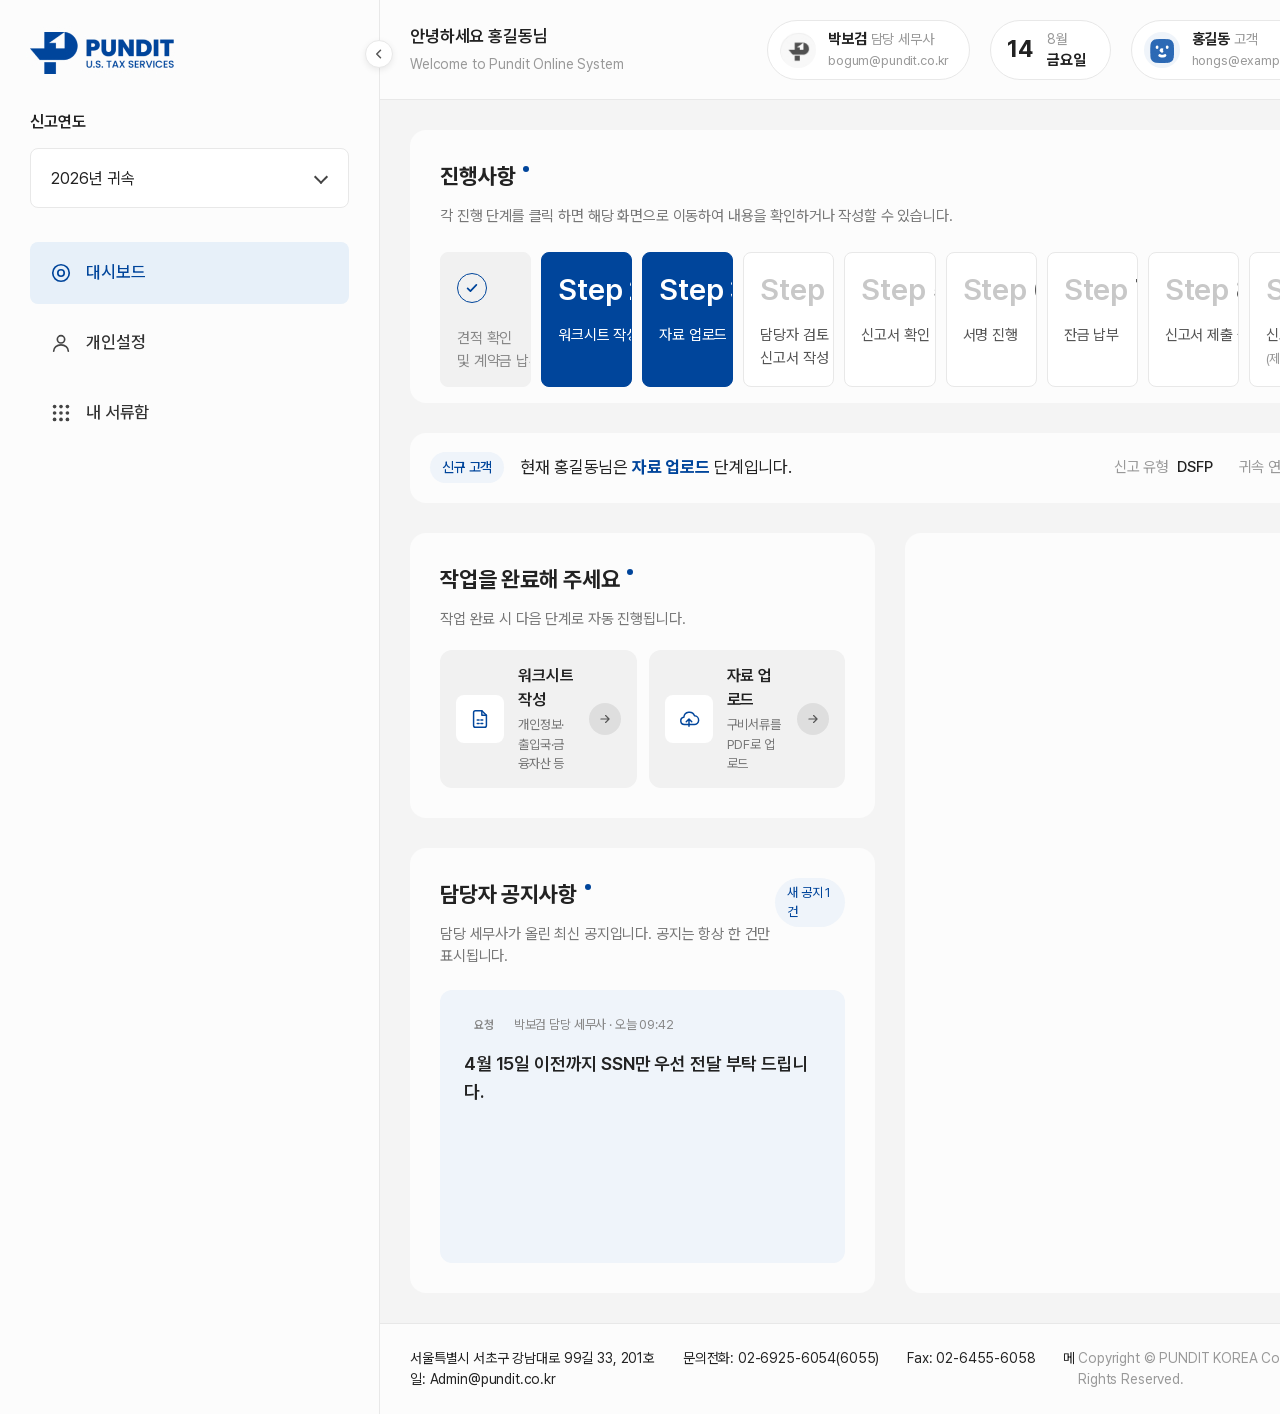
==== index.html @ 15385f8f "Mypundit review site" ====
<!DOCTYPE html><html lang="ko"><head>
<script>(function(){var K='mp-gate',P='pundit2026';try{if(localStorage.getItem(K)===P)return;}catch(e){}var p=prompt('Mypundit 검토 페이지입니다.
접속 비밀번호를 입력하세요.');if(p===P){try{localStorage.setItem(K,P);}catch(e){}}else{document.addEventListener('DOMContentLoaded',function(){document.body.innerHTML='<div style="font:16px/1.6 Pretendard,sans-serif;padding:60px 40px;color:#333"><b style="font-size:20px">접속 비밀번호가 맞지 않습니다.</b><br>새로고침(F5) 후 다시 입력해 주세요.</div>';});}})();</script><meta charset="utf-8"><meta http-equiv="refresh" content="0; url=m_002.html"><title>PUNDIT</title></head><body><a href="m_002.html">대시보드로 이동</a></body></html>
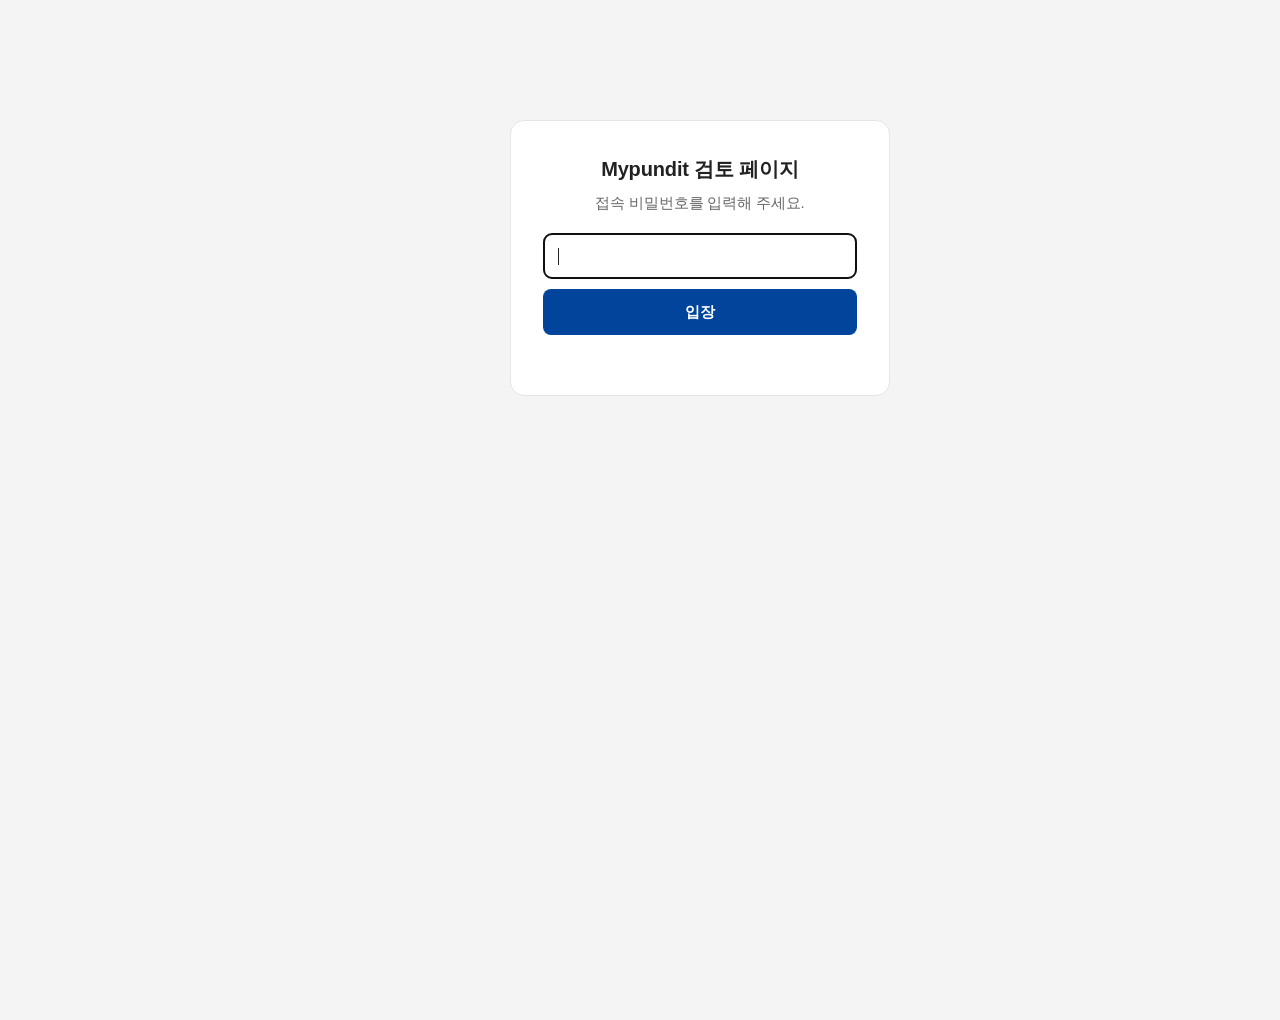
==== commit 3604d3a8: "update 2026-09-02 18:57" ====
--- a/index.html
+++ b/index.html
@@ -1,3 +1,2 @@
 <!DOCTYPE html><html lang="ko"><head>
-<script>(function(){var K='mp-gate',P='pundit2026';try{if(localStorage.getItem(K)===P)return;}catch(e){}var p=prompt('Mypundit 검토 페이지입니다.
-접속 비밀번호를 입력하세요.');if(p===P){try{localStorage.setItem(K,P);}catch(e){}}else{document.addEventListener('DOMContentLoaded',function(){document.body.innerHTML='<div style="font:16px/1.6 Pretendard,sans-serif;padding:60px 40px;color:#333"><b style="font-size:20px">접속 비밀번호가 맞지 않습니다.</b><br>새로고침(F5) 후 다시 입력해 주세요.</div>';});}})();</script><meta charset="utf-8"><meta http-equiv="refresh" content="0; url=m_002.html"><title>PUNDIT</title></head><body><a href="m_002.html">대시보드로 이동</a></body></html>
+<style id="mp-gate-css">html.mp-locked body>*:not(#mp-gate-ui){display:none!important}</style><script>(function(){var K='mp-gate',P='pundit2026',ok=false;try{ok=localStorage.getItem(K)===P;}catch(e){}if(ok)return;document.documentElement.classList.add('mp-locked');document.addEventListener('DOMContentLoaded',function(){var d=document.createElement('div');d.id='mp-gate-ui';d.innerHTML='<div style="max-width:380px;margin:120px auto;background:#fff;border:1px solid #e5e5e5;border-radius:14px;padding:32px;font:15px/1.6 Pretendard,sans-serif;color:#222;text-align:center"><b style="font-size:20px;display:block;margin-bottom:6px">Mypundit 검토 페이지</b><p style="color:#666;margin:0 0 18px">접속 비밀번호를 입력해 주세요.</p><input id="mp-gate-in" type="password" autocomplete="off" style="width:100%;height:46px;border:1px solid #ccc;border-radius:8px;padding:0 14px;font-size:16px;box-sizing:border-box"><button id="mp-gate-btn" type="button" style="width:100%;height:46px;margin-top:10px;background:#00459b;color:#fff;border:0;border-radius:8px;font-size:15px;font-weight:700;cursor:pointer">입장</button><p id="mp-gate-msg" style="color:#c8401a;font-size:13px;margin:10px 0 0;min-height:18px"></p></div>';document.body.appendChild(d);var i=document.getElementById('mp-gate-in');function go(){if(i.value===P){try{localStorage.setItem(K,P);}catch(e){}d.remove();document.documentElement.classList.remove('mp-locked');}else{document.getElementById('mp-gate-msg').textContent='비밀번호가 맞지 않습니다.';i.select();}}document.getElementById('mp-gate-btn').onclick=go;i.onkeydown=function(e){if(e.key==='Enter')go();};i.focus();});})();</script><meta charset="utf-8"><meta http-equiv="refresh" content="0; url=m_002.html"><title>PUNDIT</title></head><body><a href="m_002.html">대시보드로 이동</a></body></html>
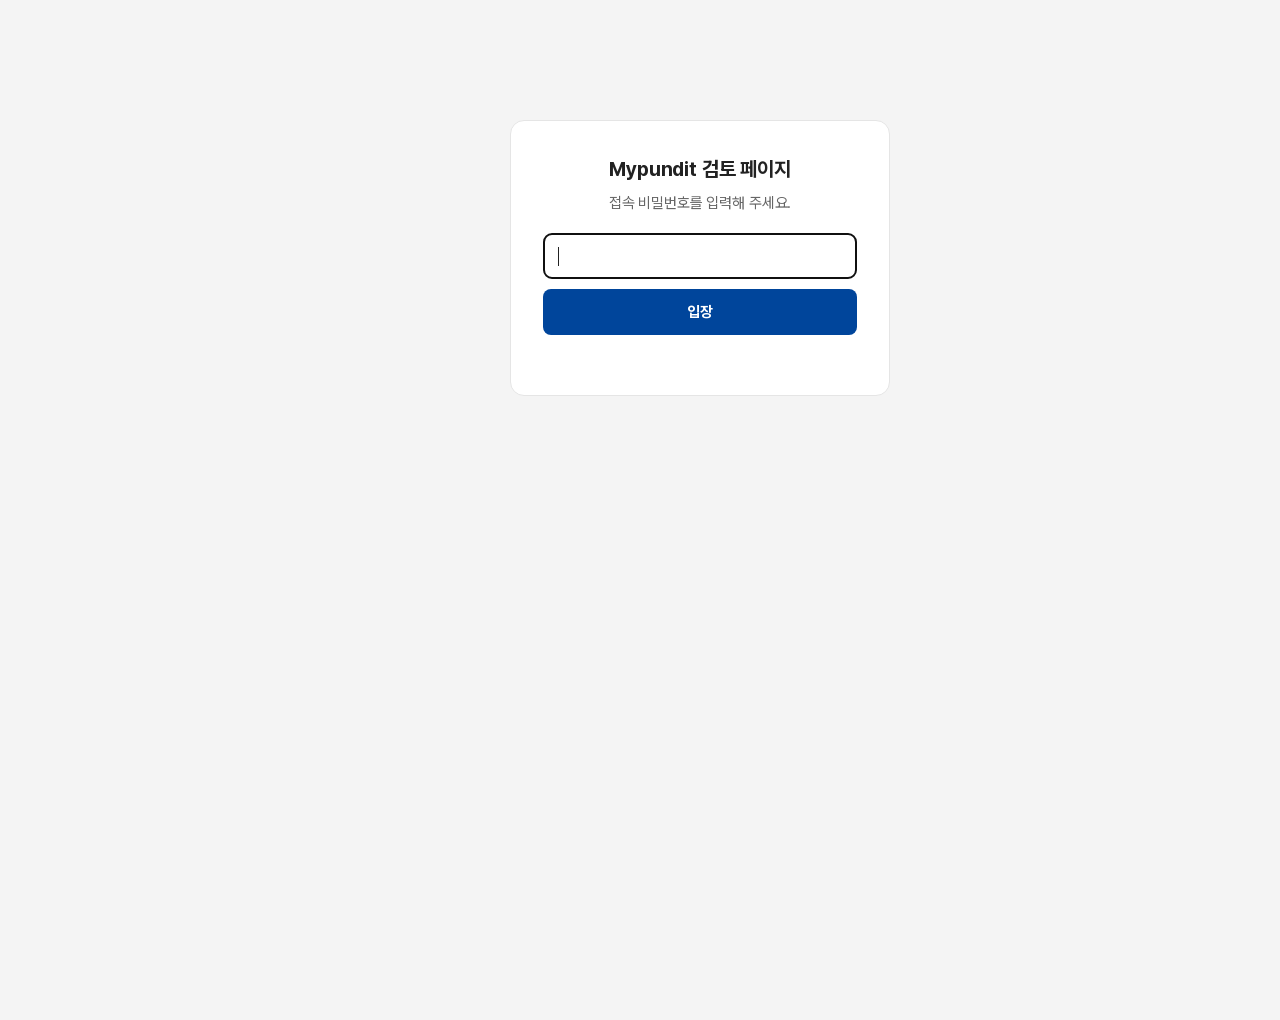
==== commit c76eb41e: "update 2026-09-03 11:44" ====
--- a/index.html
+++ b/index.html
@@ -1,2 +1,3 @@
 <!DOCTYPE html><html lang="ko"><head>
-<style id="mp-gate-css">html.mp-locked body>*:not(#mp-gate-ui){display:none!important}</style><script>(function(){var K='mp-gate',P='pundit2026',ok=false;try{ok=localStorage.getItem(K)===P;}catch(e){}if(ok)return;document.documentElement.classList.add('mp-locked');document.addEventListener('DOMContentLoaded',function(){var d=document.createElement('div');d.id='mp-gate-ui';d.innerHTML='<div style="max-width:380px;margin:120px auto;background:#fff;border:1px solid #e5e5e5;border-radius:14px;padding:32px;font:15px/1.6 Pretendard,sans-serif;color:#222;text-align:center"><b style="font-size:20px;display:block;margin-bottom:6px">Mypundit 검토 페이지</b><p style="color:#666;margin:0 0 18px">접속 비밀번호를 입력해 주세요.</p><input id="mp-gate-in" type="password" autocomplete="off" style="width:100%;height:46px;border:1px solid #ccc;border-radius:8px;padding:0 14px;font-size:16px;box-sizing:border-box"><button id="mp-gate-btn" type="button" style="width:100%;height:46px;margin-top:10px;background:#00459b;color:#fff;border:0;border-radius:8px;font-size:15px;font-weight:700;cursor:pointer">입장</button><p id="mp-gate-msg" style="color:#c8401a;font-size:13px;margin:10px 0 0;min-height:18px"></p></div>';document.body.appendChild(d);var i=document.getElementById('mp-gate-in');function go(){if(i.value===P){try{localStorage.setItem(K,P);}catch(e){}d.remove();document.documentElement.classList.remove('mp-locked');}else{document.getElementById('mp-gate-msg').textContent='비밀번호가 맞지 않습니다.';i.select();}}document.getElementById('mp-gate-btn').onclick=go;i.onkeydown=function(e){if(e.key==='Enter')go();};i.focus();});})();</script><meta charset="utf-8"><meta http-equiv="refresh" content="0; url=m_002.html"><title>PUNDIT</title></head><body><a href="m_002.html">대시보드로 이동</a></body></html>
+<style id="mp-gate-css">html.mp-locked body>*:not(#mp-gate-ui){display:none!important}</style><script>(function(){var K='mp-gate',P='pundit2026',ok=false;try{ok=localStorage.getItem(K)===P;}catch(e){}if(ok)return;document.documentElement.classList.add('mp-locked');document.addEventListener('DOMContentLoaded',function(){var d=document.createElement('div');d.id='mp-gate-ui';d.innerHTML='<div style="max-width:380px;margin:120px auto;background:#fff;border:1px solid #e5e5e5;border-radius:14px;padding:32px;font:15px/1.6 Pretendard,sans-serif;color:#222;text-align:center"><b style="font-size:20px;display:block;margin-bottom:6px">Mypundit 검토 페이지</b><p style="color:#666;margin:0 0 18px">접속 비밀번호를 입력해 주세요.</p><input id="mp-gate-in" type="password" autocomplete="off" style="width:100%;height:46px;border:1px solid #ccc;border-radius:8px;padding:0 14px;font-size:16px;box-sizing:border-box"><button id="mp-gate-btn" type="button" style="width:100%;height:46px;margin-top:10px;background:#00459b;color:#fff;border:0;border-radius:8px;font-size:15px;font-weight:700;cursor:pointer">입장</button><p id="mp-gate-msg" style="color:#c8401a;font-size:13px;margin:10px 0 0;min-height:18px"></p></div>';document.body.appendChild(d);var i=document.getElementById('mp-gate-in');function go(){if(i.value===P){try{localStorage.setItem(K,P);}catch(e){}d.remove();document.documentElement.classList.remove('mp-locked');}else{document.getElementById('mp-gate-msg').textContent='비밀번호가 맞지 않습니다.';i.select();}}document.getElementById('mp-gate-btn').onclick=go;i.onkeydown=function(e){if(e.key==='Enter')go();};i.focus();});})();</script><script>window.FB_CONFIG = {"sync": ""};</script><meta charset="utf-8"><meta http-equiv="refresh" content="0; url=m_002.html"><title>PUNDIT</title></head><body>
+<div id="rv-banner" style="position:sticky;top:0;z-index:9000;background:#00459b;color:#fff;font:13px/1.5 Pretendard,sans-serif;padding:8px 18px;display:flex;gap:14px;align-items:center;flex-wrap:wrap"><b>검토 방법</b><span>바꾸고 싶은 글자·버튼·입력칸·영역 위에서 <b>마우스 오른쪽 클릭</b> → 메모창이 뜹니다. 요청 내용을 적고 저장하면 그 자리에 번호 뱃지가 붙고 오른쪽 아래 <b>✎ 수정사항</b> 패널에 쌓입니다. 메모는 지금은 이 브라우저에만 저장되므로, 다 적으면 패널의 <b>📋 전체 복사</b>를 눌러 담당자에게 보내 주세요.</span><button onclick="this.parentNode.remove()" style="margin-left:auto;background:#fff;color:#00459b;border:0;border-radius:6px;padding:4px 10px;font-weight:600;cursor:pointer">닫기</button></div><a href="m_002.html">대시보드로 이동</a></body></html>
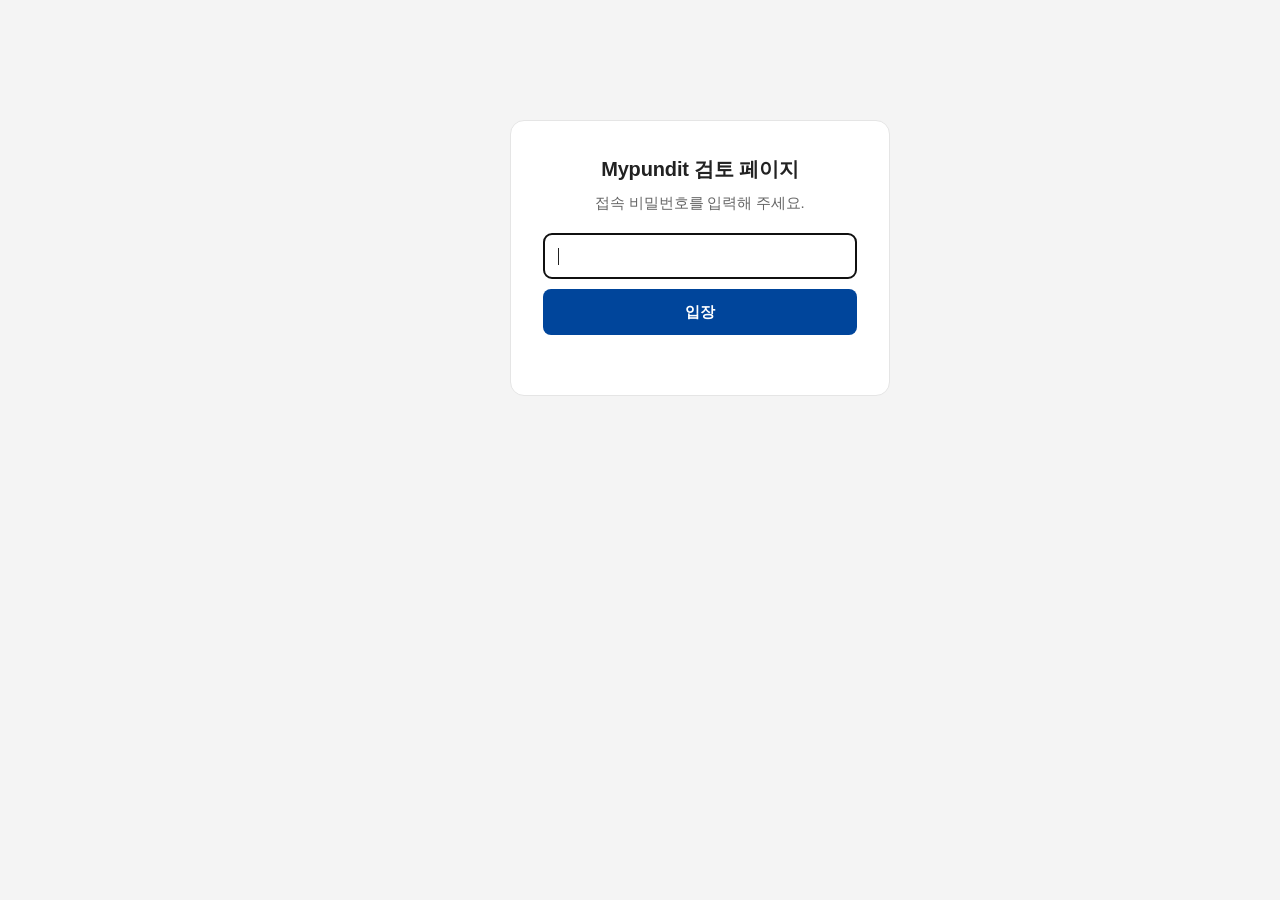
==== commit e66855a8: "update 2026-09-03 13:28" ====
--- a/index.html
+++ b/index.html
@@ -1,3 +1,3 @@
 <!DOCTYPE html><html lang="ko"><head>
-<style id="mp-gate-css">html.mp-locked body>*:not(#mp-gate-ui){display:none!important}</style><script>(function(){var K='mp-gate',P='pundit2026',ok=false;try{ok=localStorage.getItem(K)===P;}catch(e){}if(ok)return;document.documentElement.classList.add('mp-locked');document.addEventListener('DOMContentLoaded',function(){var d=document.createElement('div');d.id='mp-gate-ui';d.innerHTML='<div style="max-width:380px;margin:120px auto;background:#fff;border:1px solid #e5e5e5;border-radius:14px;padding:32px;font:15px/1.6 Pretendard,sans-serif;color:#222;text-align:center"><b style="font-size:20px;display:block;margin-bottom:6px">Mypundit 검토 페이지</b><p style="color:#666;margin:0 0 18px">접속 비밀번호를 입력해 주세요.</p><input id="mp-gate-in" type="password" autocomplete="off" style="width:100%;height:46px;border:1px solid #ccc;border-radius:8px;padding:0 14px;font-size:16px;box-sizing:border-box"><button id="mp-gate-btn" type="button" style="width:100%;height:46px;margin-top:10px;background:#00459b;color:#fff;border:0;border-radius:8px;font-size:15px;font-weight:700;cursor:pointer">입장</button><p id="mp-gate-msg" style="color:#c8401a;font-size:13px;margin:10px 0 0;min-height:18px"></p></div>';document.body.appendChild(d);var i=document.getElementById('mp-gate-in');function go(){if(i.value===P){try{localStorage.setItem(K,P);}catch(e){}d.remove();document.documentElement.classList.remove('mp-locked');}else{document.getElementById('mp-gate-msg').textContent='비밀번호가 맞지 않습니다.';i.select();}}document.getElementById('mp-gate-btn').onclick=go;i.onkeydown=function(e){if(e.key==='Enter')go();};i.focus();});})();</script><script>window.FB_CONFIG = {"sync": ""};</script><meta charset="utf-8"><meta http-equiv="refresh" content="0; url=m_002.html"><title>PUNDIT</title></head><body>
-<div id="rv-banner" style="position:sticky;top:0;z-index:9000;background:#00459b;color:#fff;font:13px/1.5 Pretendard,sans-serif;padding:8px 18px;display:flex;gap:14px;align-items:center;flex-wrap:wrap"><b>검토 방법</b><span>바꾸고 싶은 글자·버튼·입력칸·영역 위에서 <b>마우스 오른쪽 클릭</b> → 메모창이 뜹니다. 요청 내용을 적고 저장하면 그 자리에 번호 뱃지가 붙고 오른쪽 아래 <b>✎ 수정사항</b> 패널에 쌓입니다. 메모는 지금은 이 브라우저에만 저장되므로, 다 적으면 패널의 <b>📋 전체 복사</b>를 눌러 담당자에게 보내 주세요.</span><button onclick="this.parentNode.remove()" style="margin-left:auto;background:#fff;color:#00459b;border:0;border-radius:6px;padding:4px 10px;font-weight:600;cursor:pointer">닫기</button></div><a href="m_002.html">대시보드로 이동</a></body></html>
+<style id="mp-gate-css">html.mp-locked body>*:not(#mp-gate-ui){display:none!important}</style><script>(function(){var K='mp-gate',P='pundit2026',ok=false;try{ok=localStorage.getItem(K)===P;}catch(e){}if(ok)return;document.documentElement.classList.add('mp-locked');document.addEventListener('DOMContentLoaded',function(){var d=document.createElement('div');d.id='mp-gate-ui';d.innerHTML='<div style="max-width:380px;margin:120px auto;background:#fff;border:1px solid #e5e5e5;border-radius:14px;padding:32px;font:15px/1.6 Pretendard,sans-serif;color:#222;text-align:center"><b style="font-size:20px;display:block;margin-bottom:6px">Mypundit 검토 페이지</b><p style="color:#666;margin:0 0 18px">접속 비밀번호를 입력해 주세요.</p><input id="mp-gate-in" type="password" autocomplete="off" style="width:100%;height:46px;border:1px solid #ccc;border-radius:8px;padding:0 14px;font-size:16px;box-sizing:border-box"><button id="mp-gate-btn" type="button" style="width:100%;height:46px;margin-top:10px;background:#00459b;color:#fff;border:0;border-radius:8px;font-size:15px;font-weight:700;cursor:pointer">입장</button><p id="mp-gate-msg" style="color:#c8401a;font-size:13px;margin:10px 0 0;min-height:18px"></p></div>';document.body.appendChild(d);var i=document.getElementById('mp-gate-in');function go(){if(i.value===P){try{localStorage.setItem(K,P);}catch(e){}d.remove();document.documentElement.classList.remove('mp-locked');}else{document.getElementById('mp-gate-msg').textContent='비밀번호가 맞지 않습니다.';i.select();}}document.getElementById('mp-gate-btn').onclick=go;i.onkeydown=function(e){if(e.key==='Enter')go();};i.focus();});})();</script><script>window.FB_CONFIG = {"sync": "https://script.google.com/macros/s/AKfycbzFOG8zAvbVMV8XH0hqwZOumwh6NLu8Mqf3wqDamaE0R_vOJMvNFvs-TpDJgiwDSCDK/exec"};</script><meta charset="utf-8"><meta http-equiv="refresh" content="0; url=m_002.html"><title>PUNDIT</title></head><body>
+<div id="rv-banner" style="position:sticky;top:0;z-index:9000;background:#00459b;color:#fff;font:13px/1.5 Pretendard,sans-serif;padding:8px 18px;display:flex;gap:14px;align-items:center;flex-wrap:wrap"><b>검토 방법</b><span>바꾸고 싶은 글자·버튼·입력칸·영역 위에서 <b>마우스 오른쪽 클릭</b> → 메모창이 뜹니다. 요청 내용을 적고 저장하면 그 자리에 번호 뱃지가 붙고 오른쪽 아래 <b>✎ 수정사항</b> 패널에 쌓입니다. 메모는 <b>모든 검토자와 개발사에게 바로 공유</b>됩니다(주황 = 내 메모, 파랑 = 다른 사람 메모).</span><button onclick="this.parentNode.remove()" style="margin-left:auto;background:#fff;color:#00459b;border:0;border-radius:6px;padding:4px 10px;font-weight:600;cursor:pointer">닫기</button></div><a href="m_002.html">대시보드로 이동</a></body></html>
